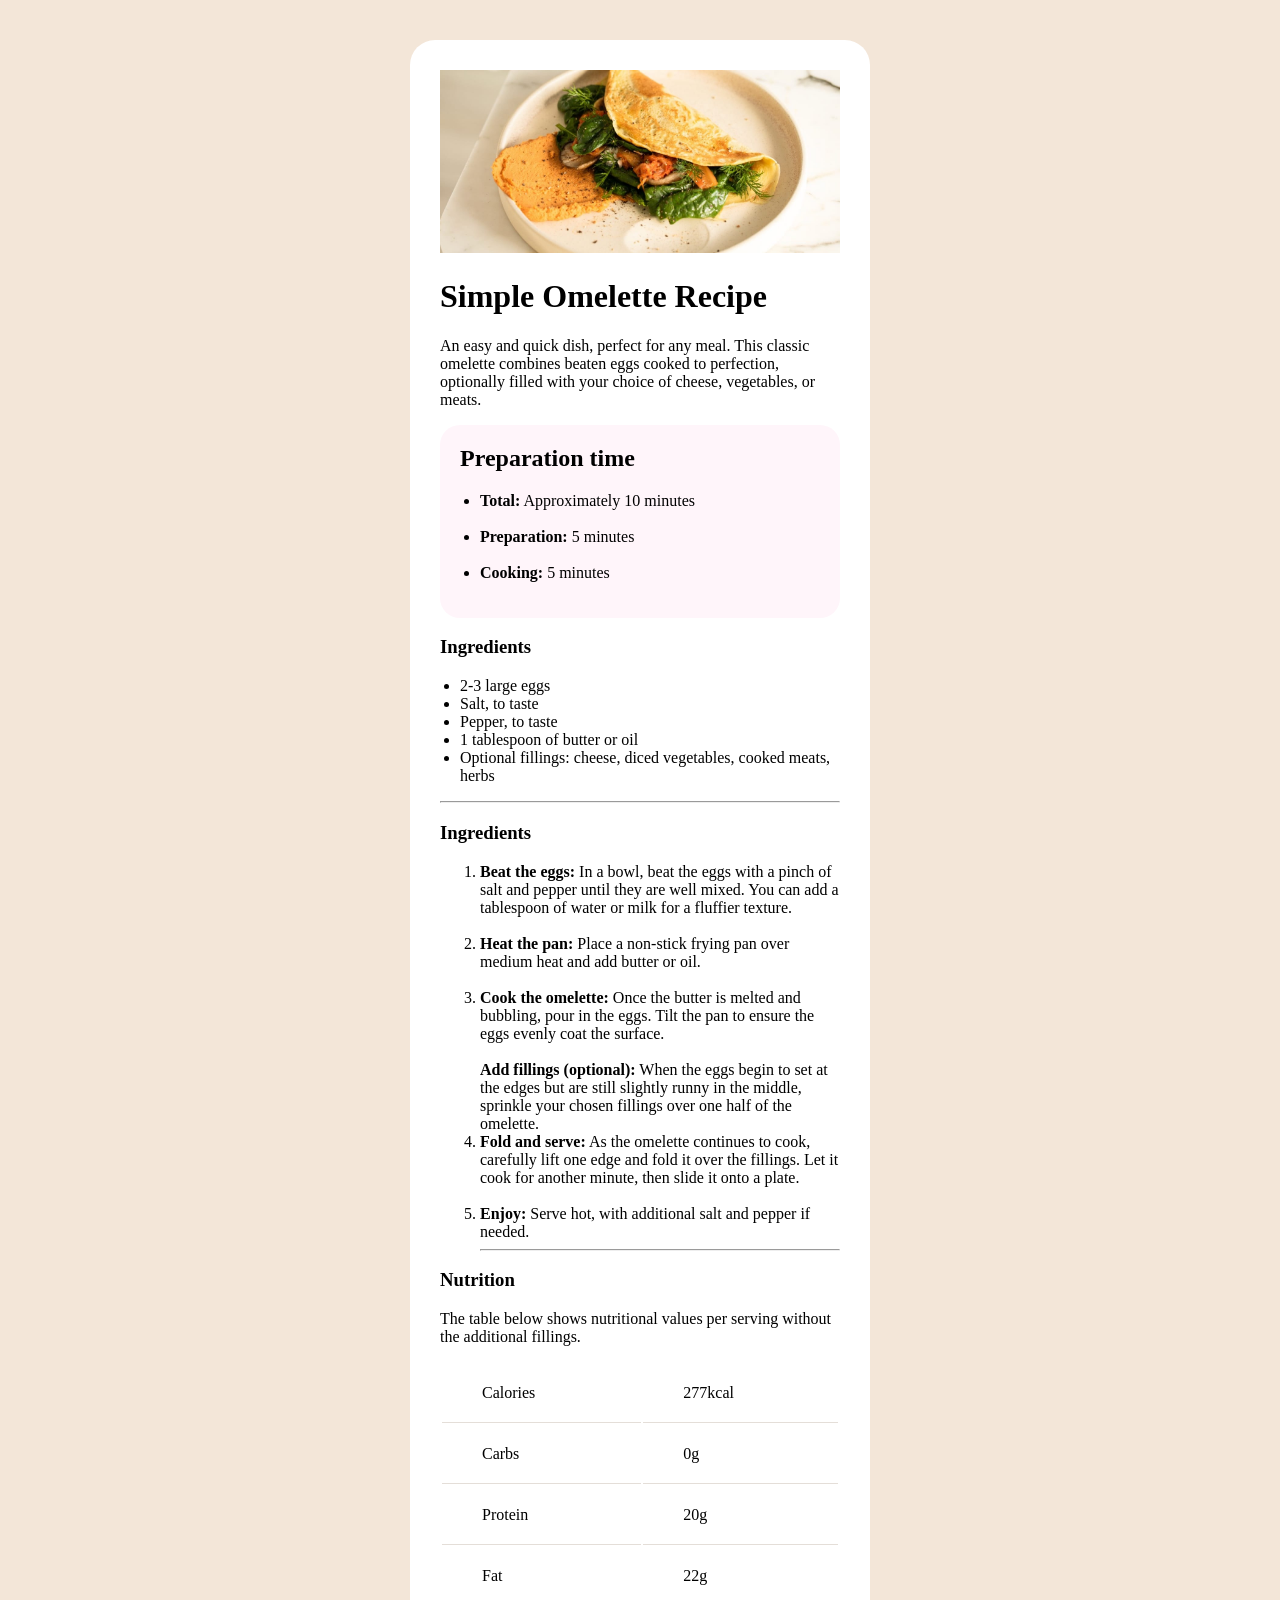
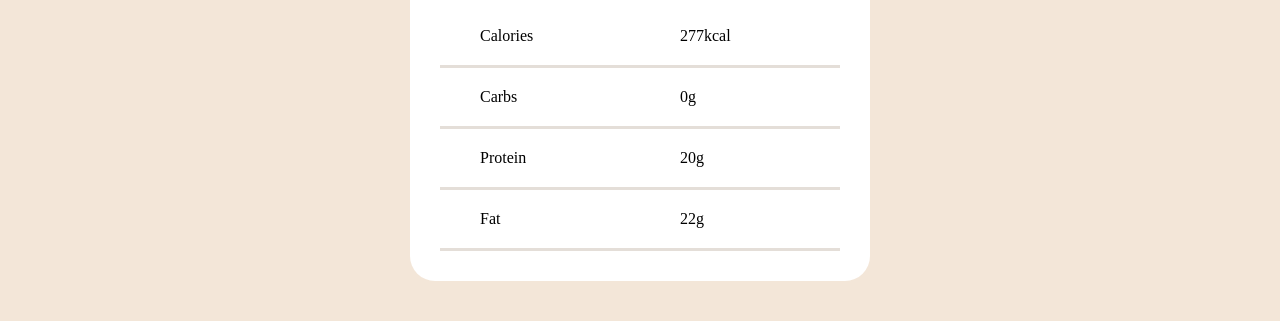
==== home4.html @ 393a42ed "first commit" ====
<!DOCTYPE html>
<html lang="en">

<head>
    <meta charset="UTF-8">
    <meta name="viewport" content="width=device-width, initial-scale=1.0">
    <title>Document</title>
    <link rel="stylesheet" href="home4.css">
</head>

<body>
    <div class="card-container">
        <img src="image-omelette.jpeg" alt="">


        <div class="wrapper">
            <h1 class="page1">Simple Omelette Recipe</h1>
            <p class="part1"> An easy and quick dish, perfect for any meal. This classic omelette combines beaten eggs
                cooked
                to perfection, optionally filled with your choice of cheese, vegetables, or meats.
            </p>
            <div class="prep-container">
                <h2 class="me">Preparation time</h2>
                <ul class="home">
                    <li><strong>Total:</strong> Approximately 10 minutes</li>
                    <br>
                    <li><strong>Preparation:</strong> 5 minutes</li>
                    <br>
                    <li><strong>Cooking:</strong> 5 minutes</li>
                </ul>
            </div>
            <h3> Ingredients</h3>
            <ul class="chuks">
                <li>2-3 large eggs</li>
                <li>Salt, to taste</li>
                <li> Pepper, to taste</li>
                <li>1 tablespoon of butter or oil</li>
                <li> Optional fillings: cheese, diced vegetables, cooked meats, herbs
                </li>
            </ul>
            <hr>
            <h3> Ingredients</h3>
            <ol>
                <li class="best"><strong>Beat the eggs:</strong> In a bowl, beat the eggs with a pinch of salt and
                    pepper until they
                    are well mixed.
                    You can add a tablespoon of water or milk for a fluffier texture.
                </li>
                <br>
                <li><strong>Heat the pan:</strong> Place a non-stick frying pan over medium heat and add butter or oil.
                </li>
                <br>
                <li><strong>Cook the omelette:</strong> Once the butter is melted and bubbling, pour in the eggs. Tilt
                    the pan to ensure
                    the eggs evenly coat the surface.</li>
                <br>
                <li"> <strong>Add fillings (optional):</strong> When the eggs begin to set at the edges but are still
                    slightly runny in the
                    middle, sprinkle your chosen fillings over one half of the omelette.
                </li>
                <br>
                <li><strong>Fold and serve:</strong> As the omelette continues to cook, carefully lift one edge and fold
                    it over the
                    fillings. Let it cook for another minute, then slide it onto a plate.
                </li>
                <br>
                <li><strong>Enjoy:</strong> Serve hot, with additional salt and pepper if needed.
                </li>
                <hr>
            </ol>
            <h3>Nutrition</h3>
            <p>The table below shows nutritional values per serving without the additional fillings.</p>
            <table>
                <tr>
                    <td>Calories</td>
                    <td>277kcal</td>
                </tr>
                <tr>
                    <td>Carbs</td>
                    <td>0g</td>
                </tr>
                <tr>
                    <td>Protein</td>
                    <td> 20g</td>
                </tr>
                <tr class="fat">
                    <td > Fat</td>
                    <td > 22g</td>
                </tr>
            </table>
    
            <div class="grid">
                <div>Calories</div>
                <div>277kcal</div>
                <div>Carbs</div>
                <div>0g</div>
                <div>Protein</div>
                <div> 20g</div>
                <div>Fat</div>
                <div>22g</div>
    
            </div>
        </div>
      
        
        </div>



</body>

</html>
---- home4.css ----
body{
    background-color: hsl(30, 54%, 90%);
    margin: 0;
}
img{
    width: 100%;
    border: 200px;
    
    
    
}
.card-container{
    width: 400px;
    margin: 40px auto;
    background-color: hsl(0, 0%, 100%);
    border-radius: 25px;
    padding: 30px;
}
.prep-container{
    border-radius: 20px;
    background-color: hsl(330, 100%, 98%);
    padding: 20px;
}
.me{
    margin-top: 0;
}
.home{
    padding-left: 20px;
}

.chuks{
    padding-left: 20PX;
}
table{
    width: 100%;
}
td{
    border-bottom: 0.5px solid hsl(30, 18%, 87%);
    padding: 20px 20px 20px 40px;
}
.fat td{ 
    border-bottom: none;
    
}
.grid{
    display: grid;
    grid-template-columns: 1fr 1fr;
    
}

.grid div{
    border-bottom: solid hsl(30, 18%, 87%);
    padding: 20px 20px 20px 40px;
}
.grid .non-border{
    border-bottom: transparent;
}
@media screen and (max-width: 568px) {
    .card-container{
        margin: 0 auto;
        border-radius: none;
        
    }
    .wrapper{
        margin: 0 20px 20px;
        padding: 10px;

    }
    
    
    
 
}
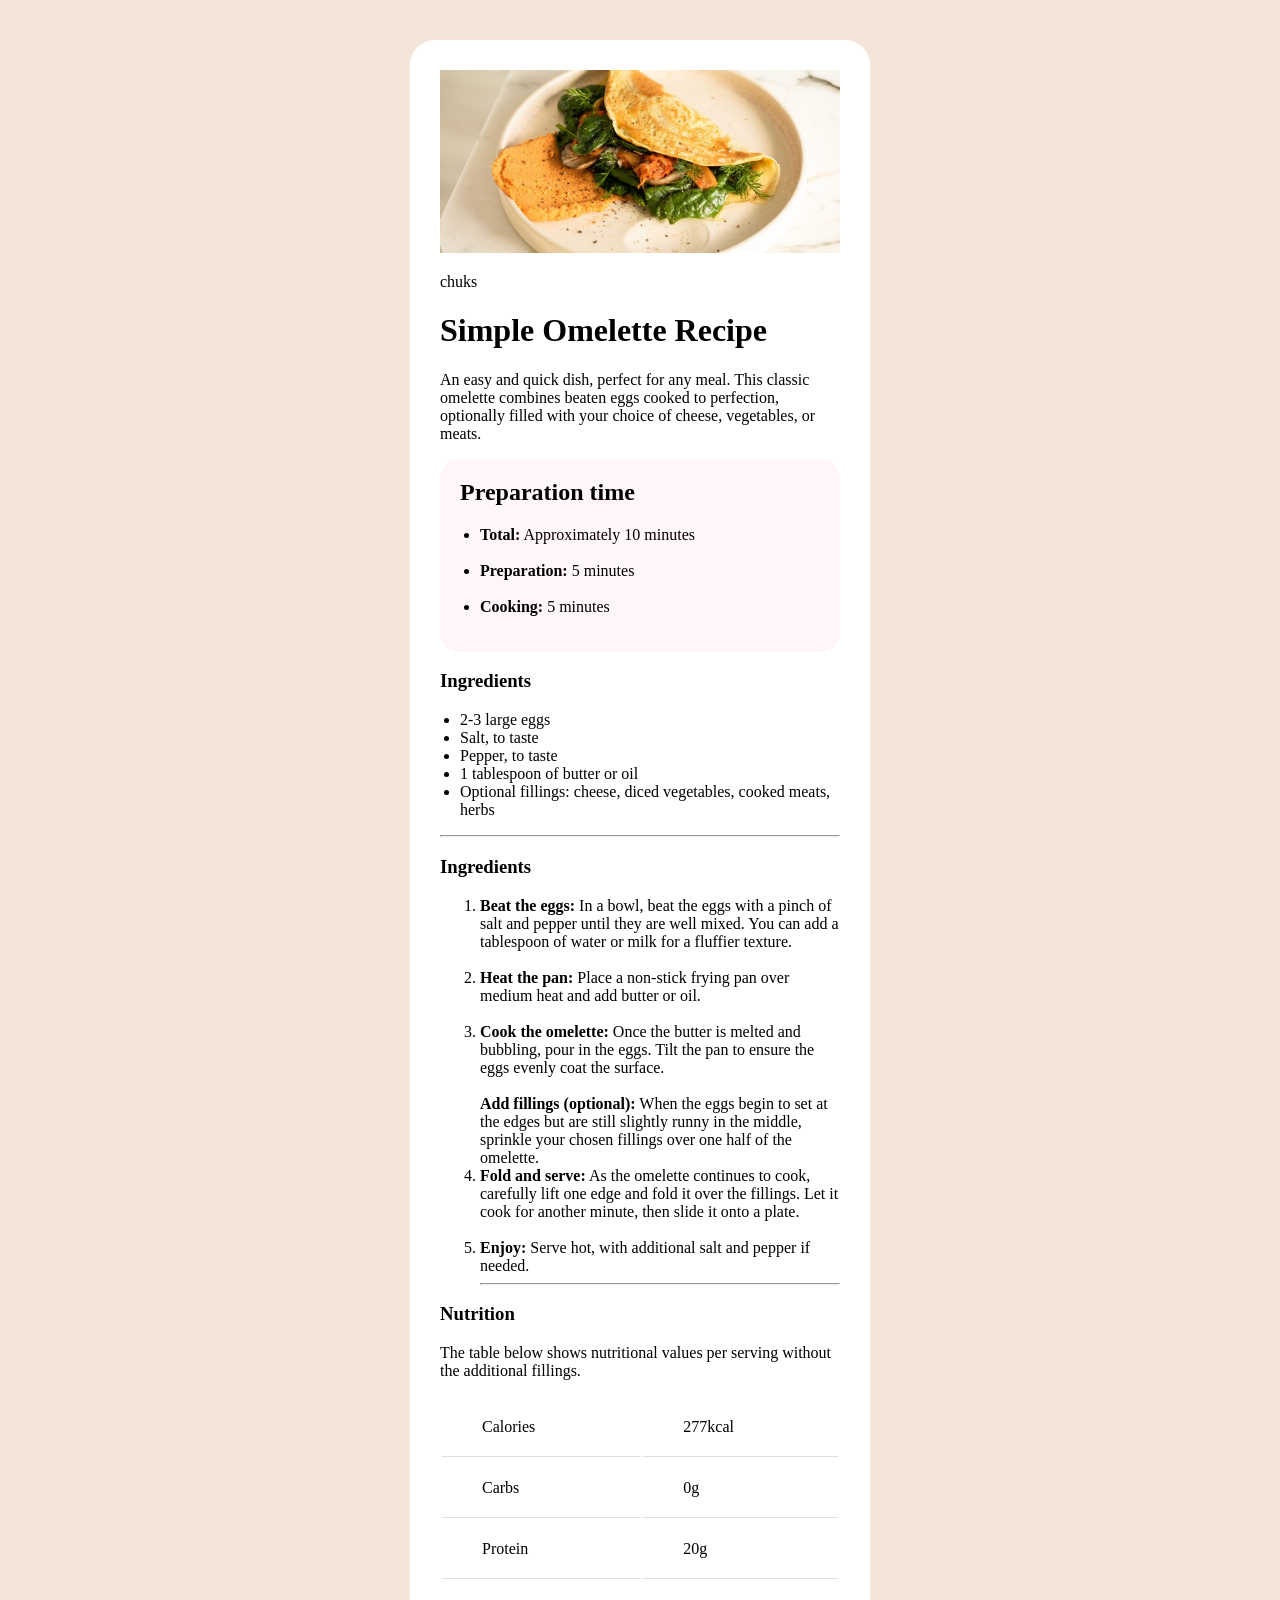
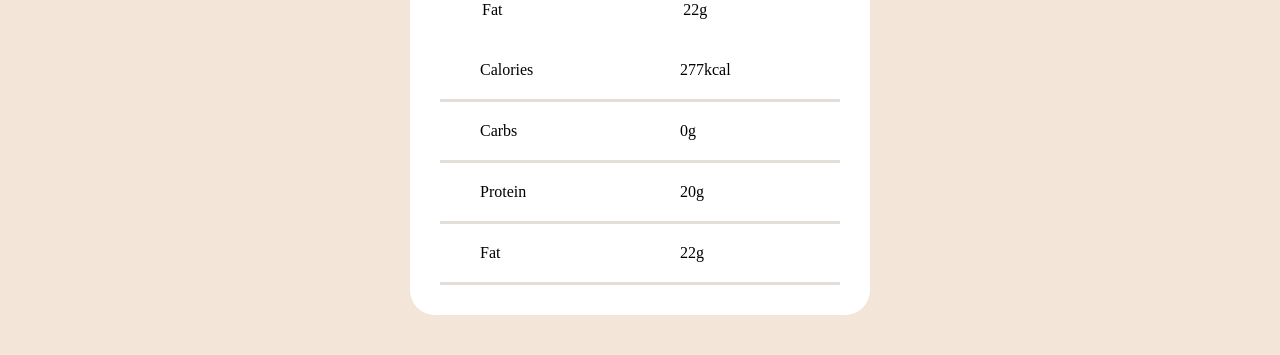
==== commit d6734a00: "sceond commit" ====
--- a/home4.html
+++ b/home4.html
@@ -14,6 +14,7 @@
 
 
         <div class="wrapper">
+            <p>chuks</p>
             <h1 class="page1">Simple Omelette Recipe</h1>
             <p class="part1"> An easy and quick dish, perfect for any meal. This classic omelette combines beaten eggs
                 cooked
